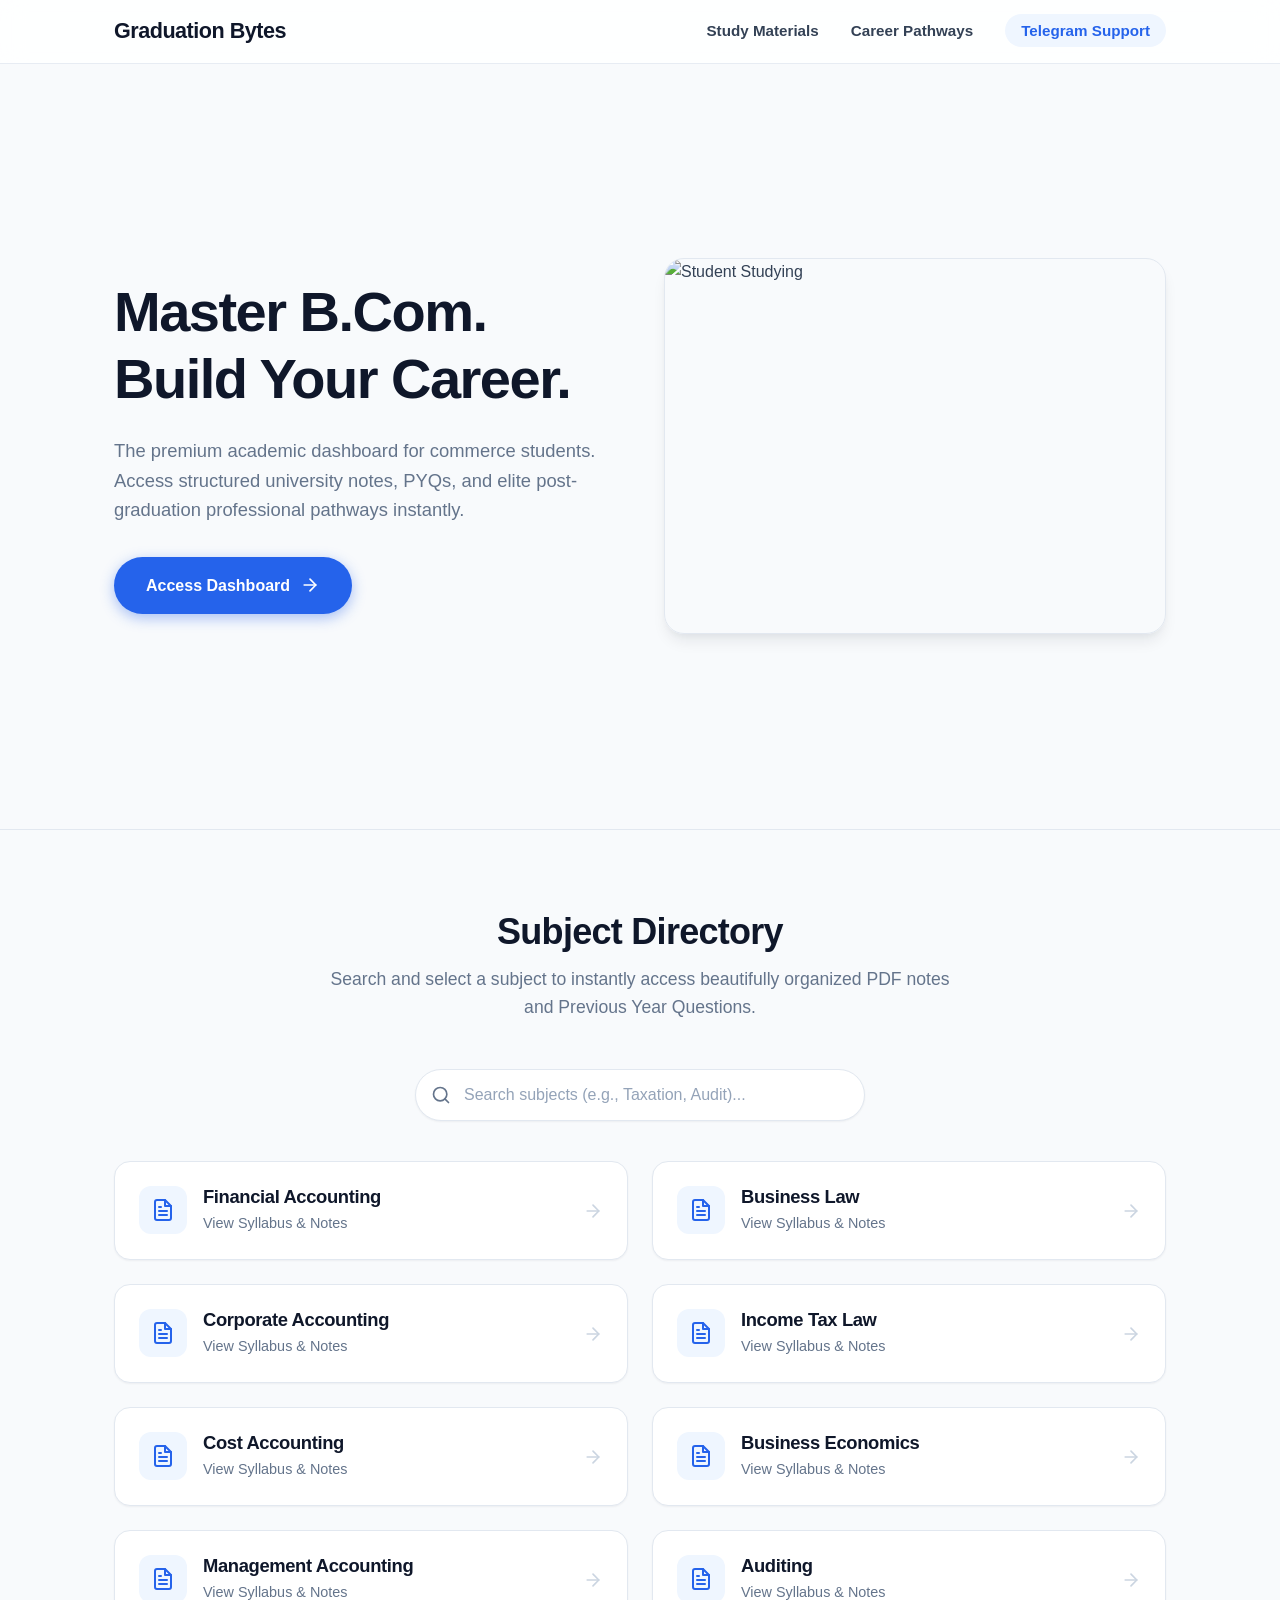
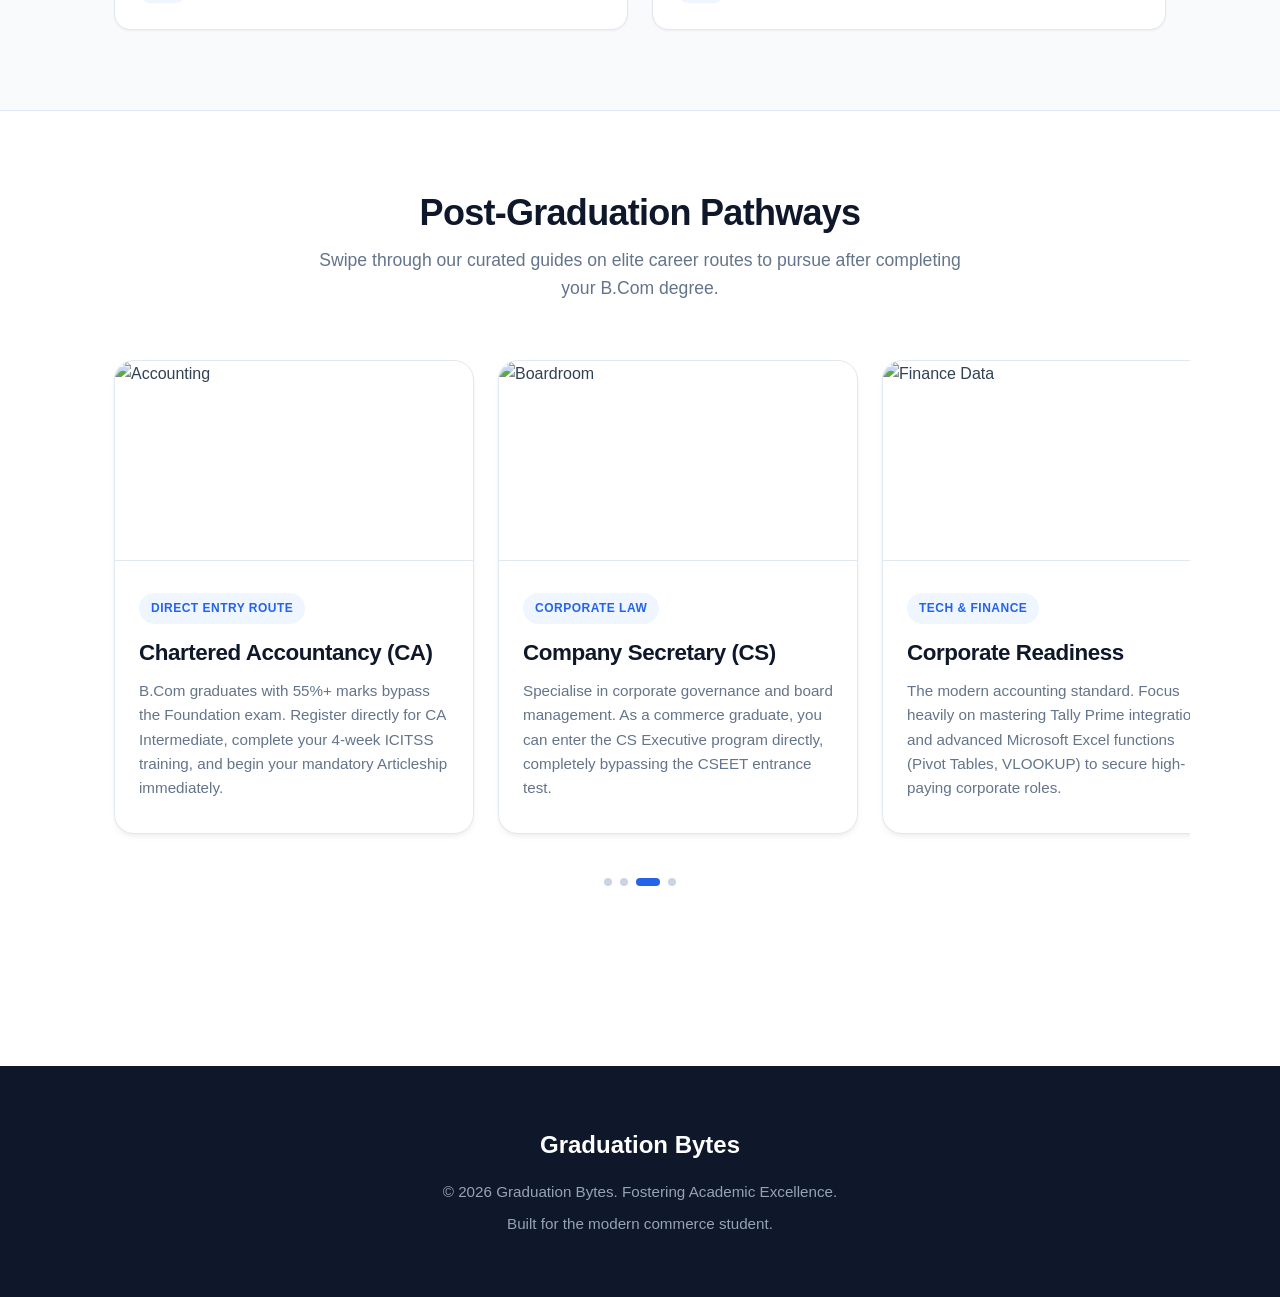
==== Index.html @ a04fe55e "Add files via upload" ====
<!DOCTYPE html>
<html lang="en">
<head>
    <meta charset="UTF-8">
    <meta name="viewport" content="width=device-width, initial-scale=1.0, maximum-scale=1.0, user-scalable=no">
    <title>Graduation Bytes | Career & Academic Portal</title>
    <style>
        /* ==========================================
           1. PREMIUM CSS RESET & VARIABLES
           ========================================== */
        :root {
            /* Premium Corporate Color Palette */
            --primary-slate: #0f172a;      /* Deepest Slate */
            --secondary-slate: #334155;    /* Standard Text */
            --light-slate: #64748b;        /* Muted Text */
            --brand-blue: #2563eb;         /* Vibrant Action Blue */
            --brand-blue-hover: #1d4ed8;
            --brand-light: #eff6ff;        /* Soft Blue Backgrounds */
            --surface-bg: #f8fafc;         /* Page Background */
            --card-bg: #ffffff;            /* Card Background */
            --border-light: #e2e8f0;       /* Soft Borders */
            
            /* Modern Spacing & Radii */
            --radius-xl: 20px;
            --radius-lg: 16px;
            --radius-md: 12px;
            --radius-sm: 8px;
            
            /* Layered, High-End Shadows */
            --shadow-sm: 0 1px 2px rgba(15, 23, 42, 0.05);
            --shadow-md: 0 4px 6px -1px rgba(15, 23, 42, 0.05), 0 2px 4px -1px rgba(15, 23, 42, 0.03);
            --shadow-lg: 0 10px 15px -3px rgba(15, 23, 42, 0.08), 0 4px 6px -2px rgba(15, 23, 42, 0.04);
            --shadow-hover: 0 20px 25px -5px rgba(15, 23, 42, 0.1), 0 10px 10px -5px rgba(15, 23, 42, 0.04);
            
            --transition: all 0.25s cubic-bezier(0.4, 0, 0.2, 1);
        }

        html { scroll-behavior: smooth; }
        * { margin: 0; padding: 0; box-sizing: border-box; font-family: -apple-system, BlinkMacSystemFont, 'Inter', 'Segoe UI', Roboto, Helvetica, Arial, sans-serif; }
        body { background-color: var(--surface-bg); color: var(--secondary-slate); line-height: 1.6; -webkit-font-smoothing: antialiased; }
        img { max-width: 100%; display: block; }

        .container { max-width: 1100px; margin: 0 auto; padding: 80px 24px; }
        h1, h2, h3 { color: var(--primary-slate); font-weight: 700; line-height: 1.2; letter-spacing: -0.02em; }
        h2 { font-size: 2.25rem; margin-bottom: 12px; text-align: center; }
        .subtitle { text-align: center; color: var(--light-slate); margin-bottom: 48px; font-size: 1.1rem; max-width: 650px; margin-left: auto; margin-right: auto; }

        /* ==========================================
           2. HEADER & NAVIGATION
           ========================================== */
        header { background-color: rgba(255, 255, 255, 0.85); backdrop-filter: blur(12px); -webkit-backdrop-filter: blur(12px); border-bottom: 1px solid rgba(226, 232, 240, 0.8); position: sticky; top: 0; z-index: 1000; padding: 14px 0; }
        .nav-container { max-width: 1100px; margin: 0 auto; padding: 0 24px; display: flex; justify-content: space-between; align-items: center; }
        
        .logo-box { display: flex; align-items: center; gap: 10px; text-decoration: none; }
        .nav-logo { height: 40px; width: auto; object-fit: contain; }
        .logo-text { font-size: 1.35rem; font-weight: 800; color: var(--primary-slate); letter-spacing: -0.5px; }

        .nav-links { list-style: none; display: flex; gap: 32px; align-items: center; }
        .nav-links a { text-decoration: none; color: var(--secondary-slate); font-weight: 600; font-size: 0.95rem; transition: var(--transition); }
        .nav-links a:hover { color: var(--brand-blue); }
        .nav-btn { background: var(--brand-light); color: var(--brand-blue) !important; padding: 8px 16px; border-radius: 999px; }
        .nav-btn:hover { background: #dbeafe; }
        
        .hamburger { display: none; background: none; border: none; cursor: pointer; color: var(--primary-slate); padding: 4px; }

        /* ==========================================
           3. HERO SECTION
           ========================================== */
        .hero { display: grid; grid-template-columns: 1fr 1fr; gap: 48px; align-items: center; padding: 60px 24px; max-width: 1100px; margin: 0 auto; min-height: 85vh; }
        .hero-text h1 { font-size: 3.5rem; margin-bottom: 24px; letter-spacing: -1.5px; }
        .hero-text p { font-size: 1.15rem; color: var(--light-slate); margin-bottom: 32px; }
        
        .btn { display: inline-flex; align-items: center; justify-content: center; gap: 10px; background-color: var(--brand-blue); color: #fff; padding: 16px 32px; text-decoration: none; font-weight: 600; font-size: 1rem; border-radius: 999px; transition: var(--transition); box-shadow: 0 4px 14px 0 rgba(37, 99, 235, 0.39); }
        .btn:hover { transform: translateY(-2px); box-shadow: 0 6px 20px rgba(37, 99, 235, 0.23); background-color: var(--brand-blue-hover); }
        
        .hero-img { border-radius: var(--radius-xl); box-shadow: var(--shadow-lg); border: 1px solid var(--border-light); width: 100%; object-fit: cover; aspect-ratio: 4/3; }

        /* ==========================================
           4. SUBJECT DIRECTORY (Glassy Tiles)
           ========================================== */
        #directory { background-color: var(--surface-bg); border-top: 1px solid var(--border-light); }
        
        .search-box { position: relative; max-width: 450px; margin: 0 auto 40px auto; }
        .search-icon { position: absolute; left: 16px; top: 50%; transform: translateY(-50%); color: var(--light-slate); }
        #subjectSearch { width: 100%; padding: 16px 20px 16px 48px; border-radius: 999px; border: 1px solid var(--border-light); background: var(--card-bg); outline: none; font-size: 1rem; color: var(--primary-slate); transition: var(--transition); box-shadow: var(--shadow-sm); }
        #subjectSearch:focus { border-color: var(--brand-blue); box-shadow: 0 0 0 4px rgba(37, 99, 235, 0.1); }
        #subjectSearch::placeholder { color: #94a3b8; }

        .grid-layout { display: grid; grid-template-columns: repeat(2, 1fr); gap: 24px; }
        
        .tile-card { background: var(--card-bg); border: 1px solid var(--border-light); border-radius: var(--radius-lg); padding: 24px; text-decoration: none; display: flex; align-items: flex-start; gap: 16px; transition: var(--transition); box-shadow: var(--shadow-sm); position: relative; overflow: hidden; }
        .tile-card:hover { border-color: #cbd5e1; transform: translateY(-4px); box-shadow: var(--shadow-md); }
        .tile-icon { background: var(--brand-light); color: var(--brand-blue); flex-shrink: 0; width: 48px; height: 48px; border-radius: var(--radius-md); display: flex; align-items: center; justify-content: center; }
        .tile-info h3 { font-size: 1.15rem; color: var(--primary-slate); margin-bottom: 4px; }
        .tile-info p { font-size: 0.9rem; color: var(--light-slate); margin: 0; }
        .tile-arrow { margin-left: auto; align-self: center; color: #cbd5e1; transition: var(--transition); }
        .tile-card:hover .tile-arrow { color: var(--brand-blue); transform: translateX(4px); }

        /* ==========================================
           5. CAREER SWIPE CAROUSEL (App-style)
           ========================================== */
        #careers { background-color: var(--card-bg); border-top: 1px solid var(--border-light); padding-bottom: 100px; }
        
        .swipe-container { 
            display: flex; 
            gap: 24px; 
            overflow-x: auto; 
            scroll-snap-type: x mandatory; 
            -webkit-overflow-scrolling: touch; 
            padding: 10px 24px 20px 24px; 
            margin: 0 -24px; 
            scrollbar-width: none; 
        }
        .swipe-container::-webkit-scrollbar { display: none; }

        .swipe-card { 
            flex: 0 0 360px; 
            scroll-snap-align: center; 
            background: var(--card-bg); 
            border-radius: var(--radius-xl); 
            overflow: hidden; 
            box-shadow: var(--shadow-md); 
            border: 1px solid var(--border-light); 
            display: flex;
            flex-direction: column;
        }
        .swipe-card img { width: 100%; height: 200px; object-fit: cover; border-bottom: 1px solid var(--border-light); }
        .swipe-info { padding: 32px 24px; flex-grow: 1; }
        .swipe-tag { display: inline-block; background: var(--brand-light); color: var(--brand-blue); font-size: 0.75rem; font-weight: 700; padding: 6px 12px; border-radius: 999px; margin-bottom: 16px; text-transform: uppercase; letter-spacing: 0.5px; }
        .swipe-card h3 { font-size: 1.4rem; margin-bottom: 12px; color: var(--primary-slate); }
        .swipe-card p { font-size: 0.95rem; color: var(--light-slate); line-height: 1.6; }

        /* PROFESSIONAL CAROUSEL DOTS (Pagination) */
        .carousel-indicators { display: flex; justify-content: center; align-items: center; gap: 8px; margin-top: 24px; }
        .dot { width: 8px; height: 8px; border-radius: 50%; background-color: #cbd5e1; transition: var(--transition); cursor: pointer; }
        /* The active dot becomes a modern pill shape */
        .dot.active { width: 24px; border-radius: 999px; background-color: var(--brand-blue); }

        /* ==========================================
           6. FOOTER
           ========================================== */
        footer { background: var(--primary-slate); color: #fff; text-align: center; padding: 60px 24px; }
        .footer-logo { font-size: 1.5rem; font-weight: 800; margin-bottom: 16px; display: block; color: #fff; }
        footer p { color: #94a3b8; font-size: 0.95rem; margin-top: 8px; }
        footer a { color: #fff; text-decoration: none; font-weight: 500; }
        footer a:hover { text-decoration: underline; }

        /* ==========================================
           7. MOBILE RESPONSIVENESS
           ========================================== */
        @media screen and (max-width: 992px) {
            .hero { grid-template-columns: 1fr; text-align: center; padding: 40px 24px; gap: 40px; min-height: auto; }
            .hero-text h1 { font-size: 3rem; }
            .hero-img { order: -1; }
        }

        @media screen and (max-width: 768px) {
            h2 { font-size: 1.8rem; }
            .subtitle { font-size: 1rem; margin-bottom: 32px; }
            
            /* Mobile Navigation */
            .hamburger { display: block; }
            .nav-links { display: none; position: absolute; top: 100%; left: 0; width: 100%; background: rgba(255, 255, 255, 0.98); backdrop-filter: blur(10px); flex-direction: column; gap: 0; border-bottom: 1px solid var(--border-light); box-shadow: var(--shadow-lg); padding: 8px 0; }
            .nav-links.active { display: flex; }
            .nav-links li { padding: 4px 24px; }
            .nav-links a { display: block; padding: 12px 0; border-bottom: 1px solid var(--surface-bg); }
            .nav-btn { display: inline-block; text-align: center; margin-top: 8px; }
            
            .hero-text h1 { font-size: 2.5rem; }
            .btn { width: 100%; }

            /* Grid Fixes */
            .grid-layout { gap: 16px; }
            .tile-card { padding: 16px; flex-direction: column; align-items: center; text-align: center; gap: 12px; }
            .tile-arrow { display: none; /* Hide arrow on mobile to save space */ }
            .tile-icon { width: 40px; height: 40px; }
            .tile-info h3 { font-size: 1.05rem; }

            /* Carousel adjustments for phones */
            .swipe-card { flex: 0 0 85vw; /* Shows a peek of the next card to encourage swiping */ }
            .swipe-info { padding: 24px 20px; }
        }

        @media screen and (max-width: 480px) {
            .grid-layout { grid-template-columns: 1fr; } /* Stack subjects on tiny phones */
            .tile-card { flex-direction: row; align-items: center; text-align: left; }
        }
    </style>
</head>
<body>

    <!-- 1. HEADER -->
    <header>
        <div class="nav-container">
            <a href="#" class="logo-box">
                <!-- ========================================== -->
                <!-- ADD YOUR LOGO HERE: Ensure logo.png is in an 'assets' folder -->
                <!-- ========================================== -->
                <img src="assets/logo.png" alt="Logo" class="nav-logo" onerror="this.style.display='none'; this.nextElementSibling.style.display='block';">
                <span class="logo-text" style="display: none;">Graduation Bytes</span>
            </a>
            
            <button class="hamburger" id="menu-btn" aria-label="Toggle Menu">
                <svg width="28" height="28" viewBox="0 0 24 24" fill="none" stroke="currentColor" stroke-width="2" stroke-linecap="round"><line x1="3" y1="12" x2="21" y2="12"></line><line x1="3" y1="6" x2="21" y2="6"></line><line x1="3" y1="18" x2="21" y2="18"></line></svg>
            </button>

            <ul class="nav-links" id="nav-links">
                <li><a href="#directory">Study Materials</a></li>
                <li><a href="#careers">Career Pathways</a></li>
                <li><a href="https://t.me/Graduation_Bytes" class="nav-btn" target="_blank">Telegram Support</a></li>
            </ul>
        </div>
    </header>

    <main>
        <!-- 2. HERO SECTION -->
        <section class="hero">
            <div class="hero-text">
                <h1>Master B.Com.<br>Build Your Career.</h1>
                <p>The premium academic dashboard for commerce students. Access structured university notes, PYQs, and elite post-graduation professional pathways instantly.</p>
                <a href="#directory" class="btn">
                    Access Dashboard
                    <svg width="20" height="20" viewBox="0 0 24 24" fill="none" stroke="currentColor" stroke-width="2" stroke-linecap="round" stroke-linejoin="round"><line x1="5" y1="12" x2="19" y2="12"></line><polyline points="12 5 19 12 12 19"></polyline></svg>
                </a>
            </div>
            <!-- Professional EdTech Image -->
            <img src="https://images.unsplash.com/photo-1523240795612-9a054b0db644?auto=format&fit=crop&w=1000&q=80" alt="Student Studying" class="hero-img">
        </section>

        <!-- 3. SUBJECT DIRECTORY -->
        <section id="directory">
            <div class="container">
                <h2>Subject Directory</h2>
                <p class="subtitle">Search and select a subject to instantly access beautifully organized PDF notes and Previous Year Questions.</p>
                
                <div class="search-box">
                    <svg class="search-icon" width="20" height="20" viewBox="0 0 24 24" fill="none" stroke="currentColor" stroke-width="2" stroke-linecap="round" stroke-linejoin="round"><circle cx="11" cy="11" r="8"></circle><line x1="21" y1="21" x2="16.65" y2="16.65"></line></svg>
                    <input type="text" id="subjectSearch" placeholder="Search subjects (e.g., Taxation, Audit)...">
                </div>
                
                <div id="subject-grid" class="grid-layout">
                    <!-- JS will inject tiles here -->
                </div>
            </div>
        </section>

        <!-- 4. CAREER PATHWAYS (Swipe Carousel with Dots) -->
        <section id="careers">
            <div class="container">
                <h2>Post-Graduation Pathways</h2>
                <p class="subtitle">Swipe through our curated guides on elite career routes to pursue after completing your B.Com degree.</p>
                
                <!-- Swipe Container -->
                <div class="swipe-container" id="carousel">
                    
                    <div class="swipe-card">
                        <img src="https://images.unsplash.com/photo-1454165804606-c3d57bc86b40?auto=format&fit=crop&w=600&q=80" alt="Accounting">
                        <div class="swipe-info">
                            <span class="swipe-tag">Direct Entry Route</span>
                            <h3>Chartered Accountancy (CA)</h3>
                            <p>B.Com graduates with 55%+ marks bypass the Foundation exam. Register directly for CA Intermediate, complete your 4-week ICITSS training, and begin your mandatory Articleship immediately.</p>
                        </div>
                    </div>

                    <div class="swipe-card">
                        <img src="https://images.pexels.com/photos/5668770/pexels-photo-5668770.jpeg" alt="Boardroom">
                        <div class="swipe-info">
                            <span class="swipe-tag">Corporate Law</span>
                            <h3>Company Secretary (CS)</h3>
                            <p>Specialise in corporate governance and board management. As a commerce graduate, you can enter the CS Executive program directly, completely bypassing the CSEET entrance test.</p>
                        </div>
                    </div>

                    <div class="swipe-card">
                        <img src="https://images.unsplash.com/photo-1460925895917-afdab827c52f?auto=format&fit=crop&w=600&q=80" alt="Finance Data">
                        <div class="swipe-info">
                            <span class="swipe-tag">Tech & Finance</span>
                            <h3>Corporate Readiness</h3>
                            <p>The modern accounting standard. Focus heavily on mastering Tally Prime integration and advanced Microsoft Excel functions (Pivot Tables, VLOOKUP) to secure high-paying corporate roles.</p>
                        </div>
                    </div>

                    <div class="swipe-card">
                        <img src="https://images.unsplash.com/photo-1507679799987-c73779587ccf?auto=format&fit=crop&w=600&q=80" alt="Banking">
                        <div class="swipe-info">
                            <span class="swipe-tag">Government Sector</span>
                            <h3>Banking & Finance (PO)</h3>
                            <p>Prepare for IBPS PO, SBI Clerk, and SSC CGL. Your B.Com background provides a massive, unfair advantage in the Quantitative Aptitude and Financial Awareness sections.</p>
                        </div>
                    </div>

                </div>

                <!-- Professional Carousel Pagination Dots -->
                <div class="carousel-indicators" id="carousel-dots">
                    <!-- Dots injected by JS based on number of cards -->
                </div>

            </div>
        </section>
    </main>

    <!-- 5. FOOTER -->
    <footer>
        <span class="footer-logo">Graduation Bytes</span>
        <p>&copy; 2026 Graduation Bytes. Fostering Academic Excellence.</p>
        <p>Built for the modern commerce student.</p>
    </footer>

    <!-- 6. INTERACTIVE LOGIC -->
    <script>
        // --- A. Mobile Menu Logic ---
        const menuBtn = document.getElementById('menu-btn');
        const navLinks = document.getElementById('nav-links');

        menuBtn.addEventListener('click', () => {
            navLinks.classList.toggle('active');
            menuBtn.innerHTML = navLinks.classList.contains('active') 
                ? '<svg width="28" height="28" viewBox="0 0 24 24" fill="none" stroke="currentColor" stroke-width="2" stroke-linecap="round"><line x1="18" y1="6" x2="6" y2="18"></line><line x1="6" y1="6" x2="18" y2="18"></line></svg>'
                : '<svg width="28" height="28" viewBox="0 0 24 24" fill="none" stroke="currentColor" stroke-width="2" stroke-linecap="round"><line x1="3" y1="12" x2="21" y2="12"></line><line x1="3" y1="6" x2="21" y2="6"></line><line x1="3" y1="18" x2="21" y2="18"></line></svg>';
        });

        document.querySelectorAll('.nav-links a').forEach(link => {
            link.addEventListener('click', () => {
                navLinks.classList.remove('active');
                menuBtn.innerHTML = '<svg width="28" height="28" viewBox="0 0 24 24" fill="none" stroke="currentColor" stroke-width="2" stroke-linecap="round"><line x1="3" y1="12" x2="21" y2="12"></line><line x1="3" y1="6" x2="21" y2="6"></line><line x1="3" y1="18" x2="21" y2="18"></line></svg>';
            });
        });


        // --- B. Subject Data Array (Update your Telegram Links here) ---
        const subjectsData = [
            { name: "Financial Accounting", link: "https://t.me/Graduation_Bytes" },
            { name: "Business Law", link: "https://t.me/Graduation_Bytes" },
            { name: "Corporate Accounting", link: "https://t.me/Graduation_Bytes" },
            { name: "Income Tax Law", link: "https://t.me/Graduation_Bytes" },
            { name: "Cost Accounting", link: "https://t.me/Graduation_Bytes" },
            { name: "Business Economics", link: "https://t.me/Graduation_Bytes" },
            { name: "Management Accounting", link: "https://t.me/Graduation_Bytes" },
            { name: "Auditing", link: "https://t.me/Graduation_Bytes" }
        ];

        // --- C. Inject Subject Tiles ---
        const gridContainer = document.getElementById('subject-grid');
        const searchInput = document.getElementById('subjectSearch');

        function renderSubjects(data) {
            gridContainer.innerHTML = '';
            if (data.length === 0) {
                gridContainer.innerHTML = `<p style="grid-column: 1 / -1; text-align: center; color: var(--light-slate); padding: 40px 0;">No subjects found matching your search.</p>`;
                return;
            }
            
            let htmlContent = '';
            data.forEach(sub => {
                htmlContent += `
                    <a href="${sub.link}" target="_blank" rel="noopener" class="tile-card">
                        <div class="tile-icon">
                            <svg width="24" height="24" viewBox="0 0 24 24" fill="none" stroke="currentColor" stroke-width="2" stroke-linecap="round" stroke-linejoin="round"><path d="M14 2H6a2 2 0 0 0-2 2v16a2 2 0 0 0 2 2h12a2 2 0 0 0 2-2V8z"></path><polyline points="14 2 14 8 20 8"></polyline><line x1="16" y1="13" x2="8" y2="13"></line><line x1="16" y1="17" x2="8" y2="17"></line><polyline points="10 9 9 9 8 9"></polyline></svg>
                        </div>
                        <div class="tile-info">
                            <h3>${sub.name}</h3>
                            <p>View Syllabus & Notes</p>
                        </div>
                        <svg class="tile-arrow" width="20" height="20" viewBox="0 0 24 24" fill="none" stroke="currentColor" stroke-width="2" stroke-linecap="round" stroke-linejoin="round"><line x1="5" y1="12" x2="19" y2="12"></line><polyline points="12 5 19 12 12 19"></polyline></svg>
                    </a>
                `;
            });
            gridContainer.innerHTML = htmlContent;
        }

        renderSubjects(subjectsData);

        // --- D. Live Search Filter ---
        searchInput.addEventListener('input', (e) => {
            const query = e.target.value.toLowerCase().trim();
            const filtered = subjectsData.filter(sub => sub.name.toLowerCase().includes(query));
            renderSubjects(filtered);
        });

        // --- E. Dynamic Carousel Dots Logic ---
        const carousel = document.getElementById('carousel');
        const cards = document.querySelectorAll('.swipe-card');
        const dotsContainer = document.getElementById('carousel-dots');

        // Create dots based on number of cards
        cards.forEach((_, index) => {
            const dot = document.createElement('div');
            dot.classList.add('dot');
            if (index === 0) dot.classList.add('active'); // First dot is active initially
            
            // Allow clicking dot to scroll to card
            dot.addEventListener('click', () => {
                const scrollLeft = cards[index].offsetLeft - carousel.offsetLeft;
                carousel.scrollTo({ left: scrollLeft, behavior: 'smooth' });
            });
            
            dotsContainer.appendChild(dot);
        });

        const dots = document.querySelectorAll('.dot');

        // Update active dot when user swipes using IntersectionObserver
        const observerOptions = {
            root: carousel,
            threshold: 0.5 // Card must be 50% visible to trigger
        };

        const observer = new IntersectionObserver((entries) => {
            entries.forEach(entry => {
                if (entry.isIntersecting) {
                    const activeIndex = Array.from(cards).indexOf(entry.target);
                    // Remove active class from all
                    dots.forEach(d => d.classList.remove('active'));
                    // Add active class to current
                    if(dots[activeIndex]) dots[activeIndex].classList.add('active');
                }
            });
        }, observerOptions);

        cards.forEach(card => observer.observe(card));

    </script>
</body>
</html>
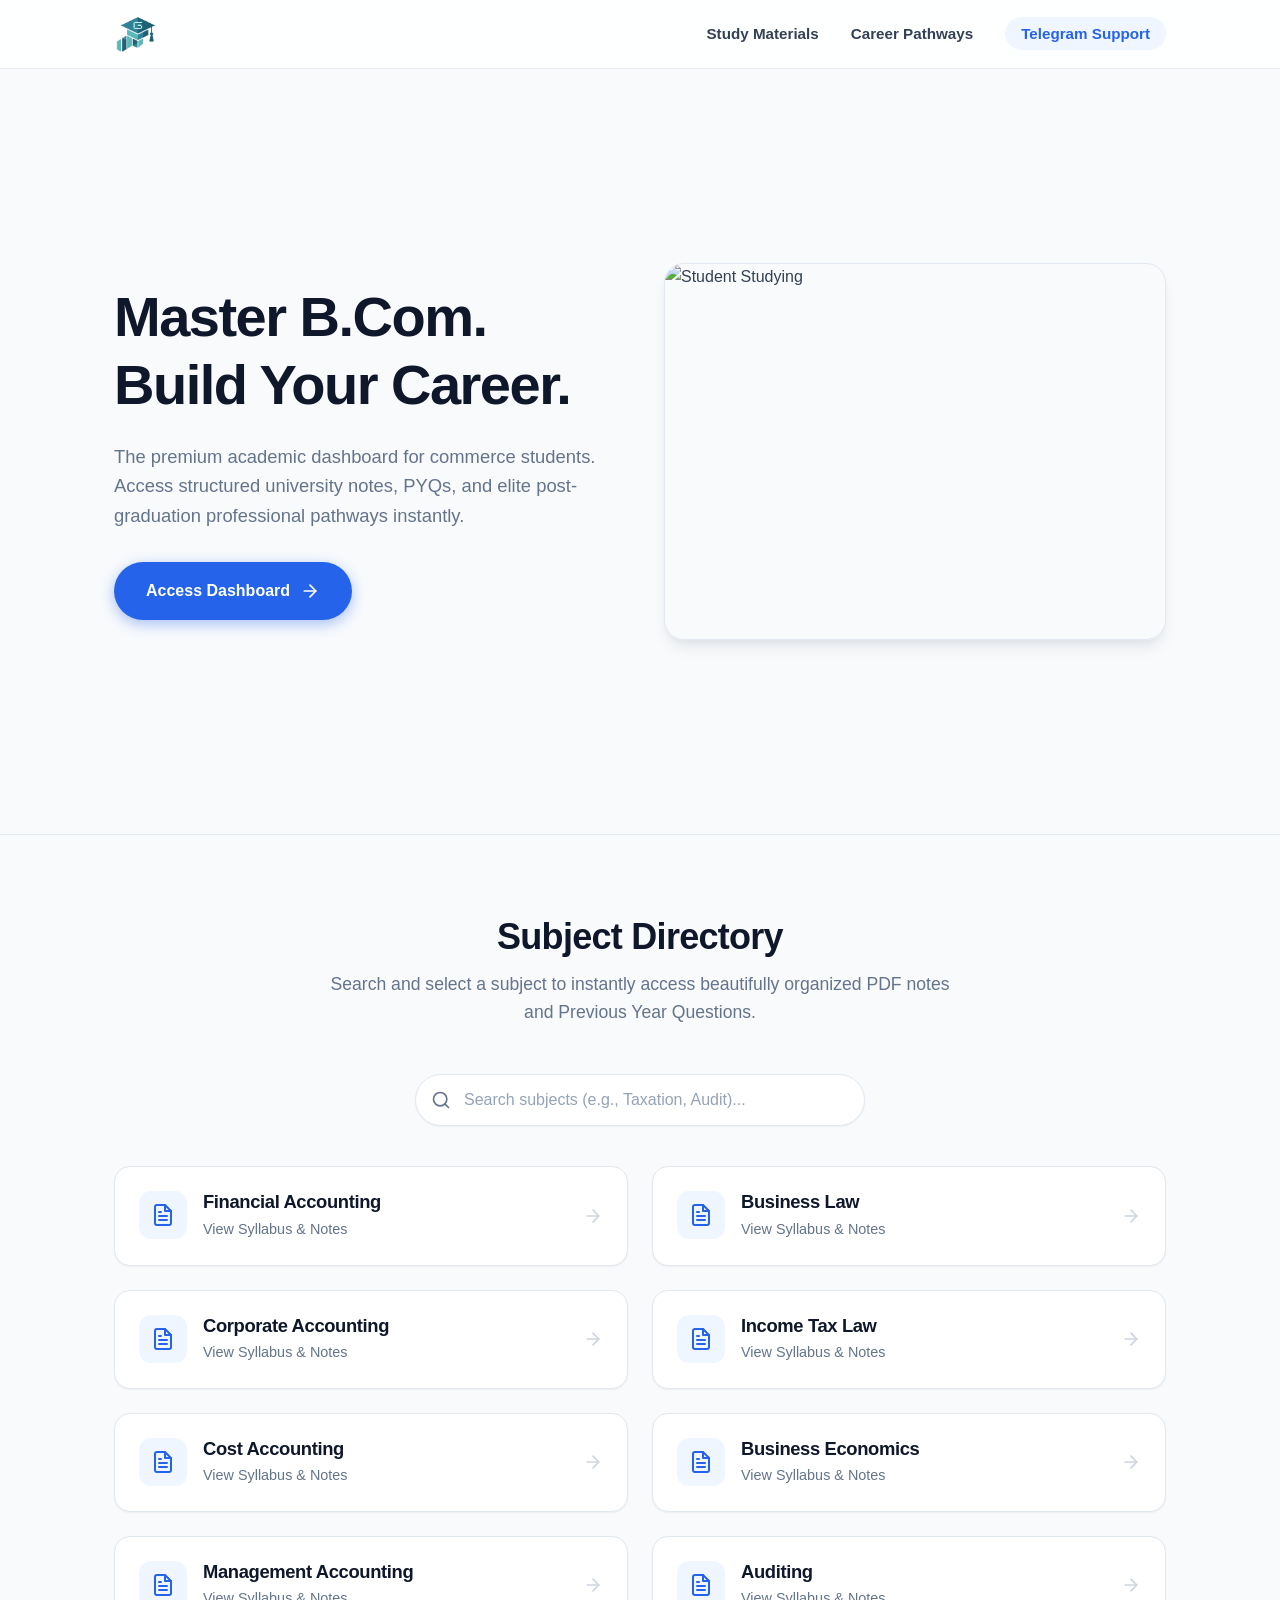
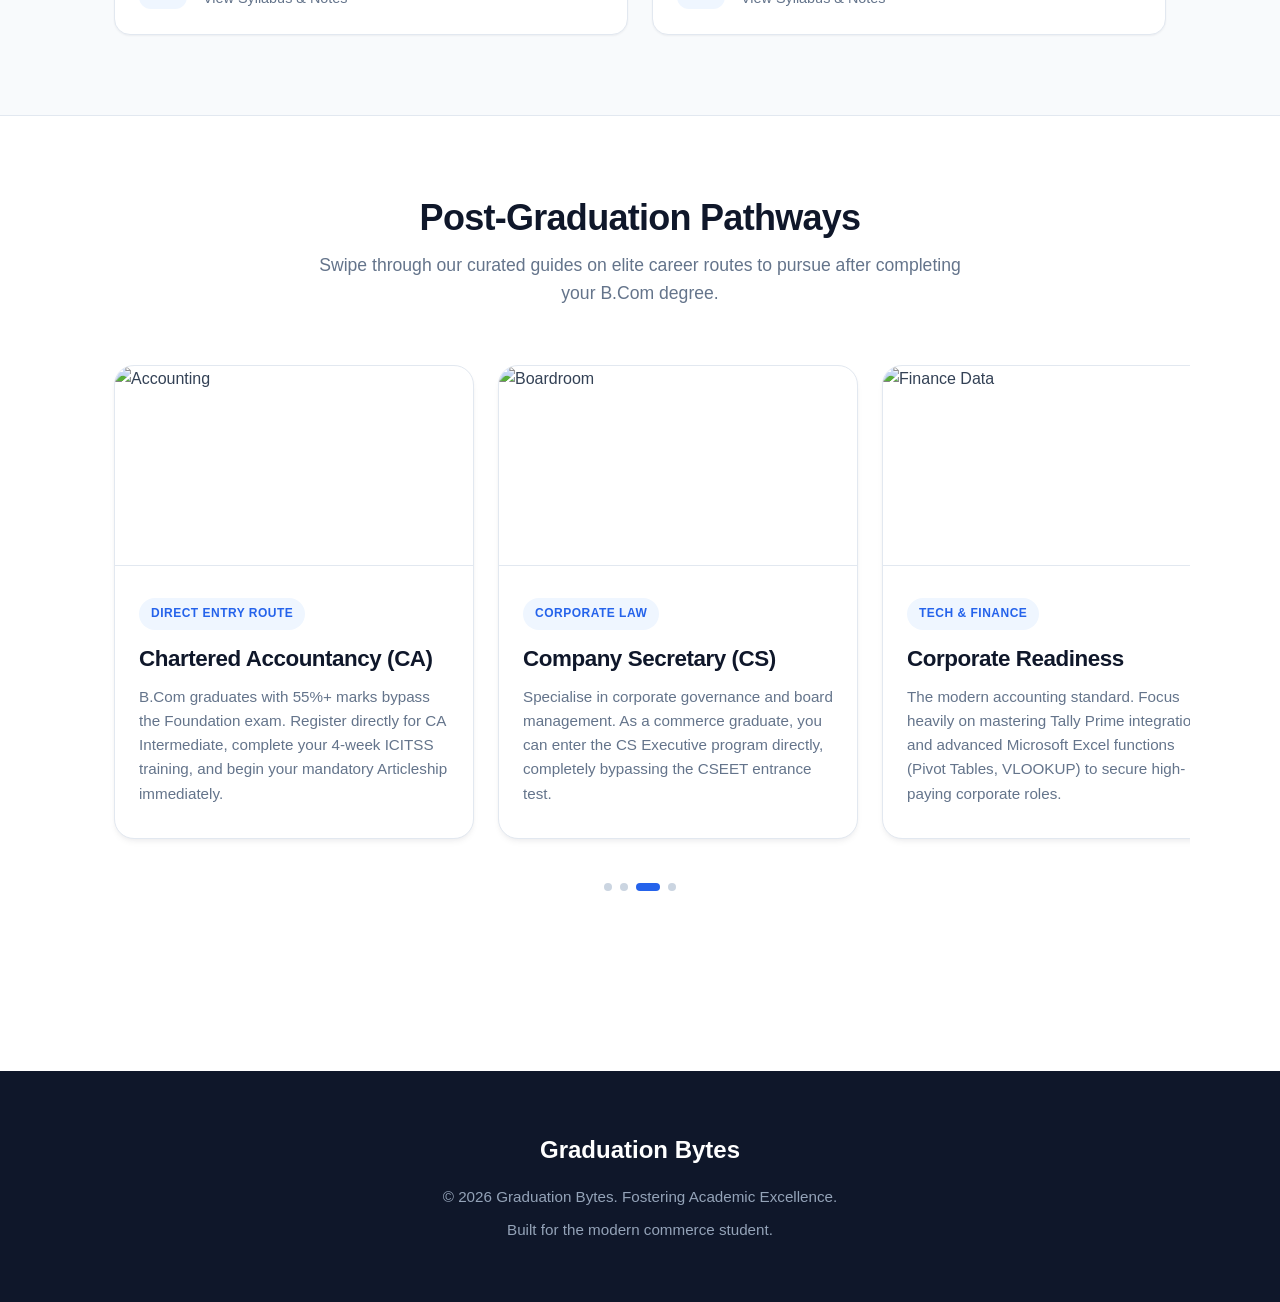
==== commit 0664fecc: "Update Index.html" ====
--- a/Index.html
+++ b/Index.html
@@ -196,7 +196,7 @@
                 <!-- ========================================== -->
                 <!-- ADD YOUR LOGO HERE: Ensure logo.png is in an 'assets' folder -->
                 <!-- ========================================== -->
-                <img src="assets/logo.png" alt="Logo" class="nav-logo" onerror="this.style.display='none'; this.nextElementSibling.style.display='block';">
+                <img src="logo.png" alt="Logo" class="nav-logo" onerror="this.style.display='none'; this.nextElementSibling.style.display='block';">
                 <span class="logo-text" style="display: none;">Graduation Bytes</span>
             </a>
             
@@ -422,4 +422,4 @@
 
     </script>
 </body>
-</html>+</html>
